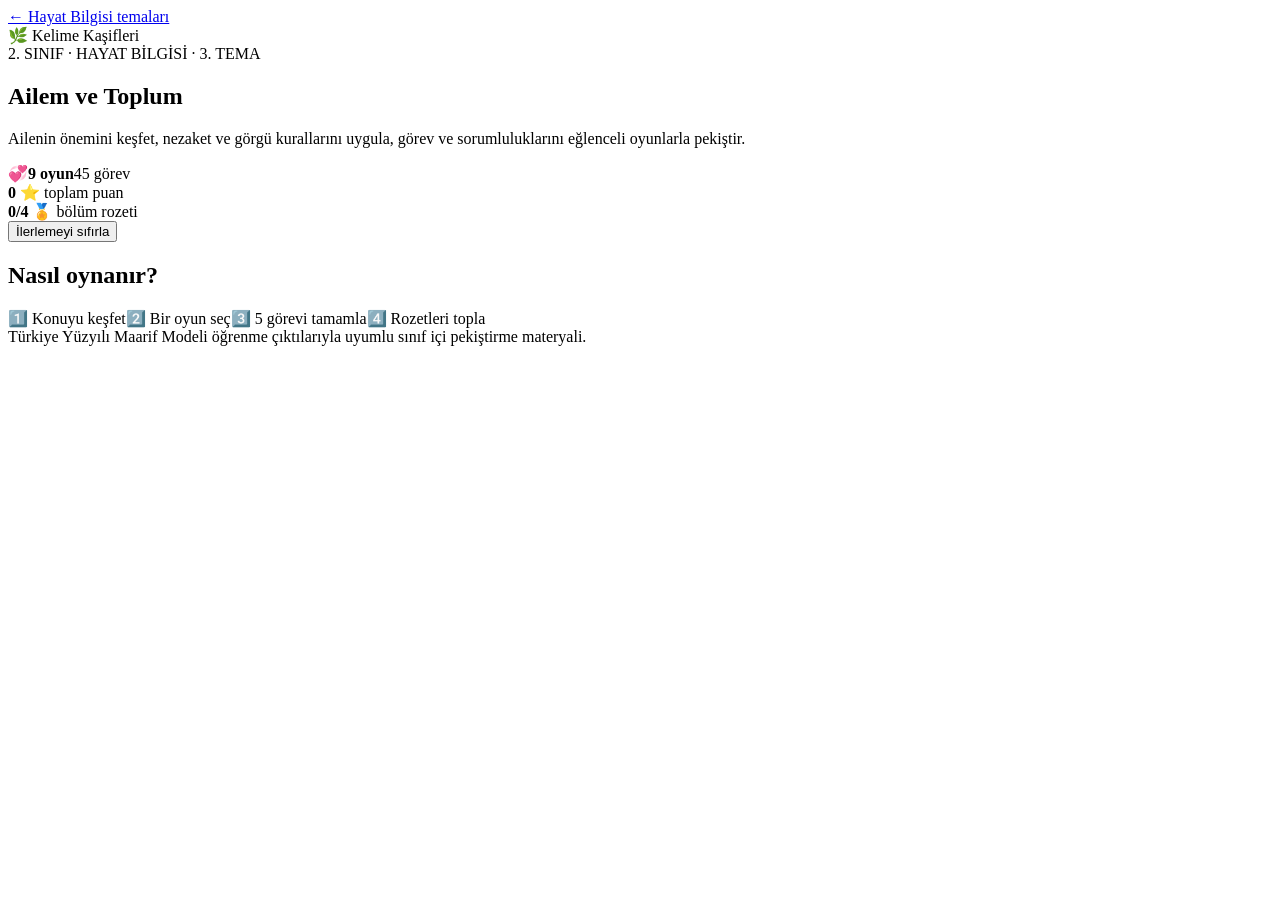
==== index.html @ 5983f6f1 "Ailem ve Toplum oyun sitesini kur" ====
<!doctype html>
<html lang="tr">
<head>
<meta charset="utf-8"><meta name="viewport" content="width=device-width,initial-scale=1">
<meta name="theme-color" content="#0f766e"><meta http-equiv="Cache-Control" content="no-cache, no-store, must-revalidate">
<title>Ailem ve Toplum | Kelime Kaşifleri</title>
<link rel="stylesheet" href="styles.css?v=1">
</head>
<body>
<header class="top"><a class="home" href="https://dilaleylak-svg.github.io/hayat-bilgisi/">← Hayat Bilgisi temaları</a><div class="brand">🌿 Kelime Kaşifleri</div></header>
<main>
<section class="hero">
<div><span class="eyebrow">2. SINIF · HAYAT BİLGİSİ · 3. TEMA</span><h1>Ailem ve Toplum</h1><p>Ailenin önemini keşfet, nezaket ve görgü kurallarını uygula, görev ve sorumluluklarını eğlenceli oyunlarla pekiştir.</p></div>
<div class="hero-badge">💞<b>9 oyun</b><span>45 görev</span></div>
</section>
<section class="progress"><div><b id="stars">0</b> ⭐ toplam puan</div><div><b id="badges">0/4</b> 🏅 bölüm rozeti</div><button id="reset" type="button">İlerlemeyi sıfırla</button></section>
<section class="how"><h2>Nasıl oynanır?</h2><div class="steps"><span>1️⃣ Konuyu keşfet</span><span>2️⃣ Bir oyun seç</span><span>3️⃣ 5 görevi tamamla</span><span>4️⃣ Rozetleri topla</span></div></section>
<section id="worlds" class="worlds"></section>
</main>
<div id="modal" class="modal" hidden><div class="gamebox">
<button id="close" class="close" aria-label="Oyunu kapat">✕</button>
<div id="gameHead"></div><div class="meter"><i id="bar"></i></div>
<div id="question"></div><div id="answers" class="answers"></div><div id="feedback" class="feedback" aria-live="polite"></div>
<button id="next" class="next" hidden>Sonraki görev →</button>
</div></div>
<footer>Türkiye Yüzyılı Maarif Modeli öğrenme çıktılarıyla uyumlu sınıf içi pekiştirme materyali.</footer>
<script src="app.js?v=1"></script>
</body></html>
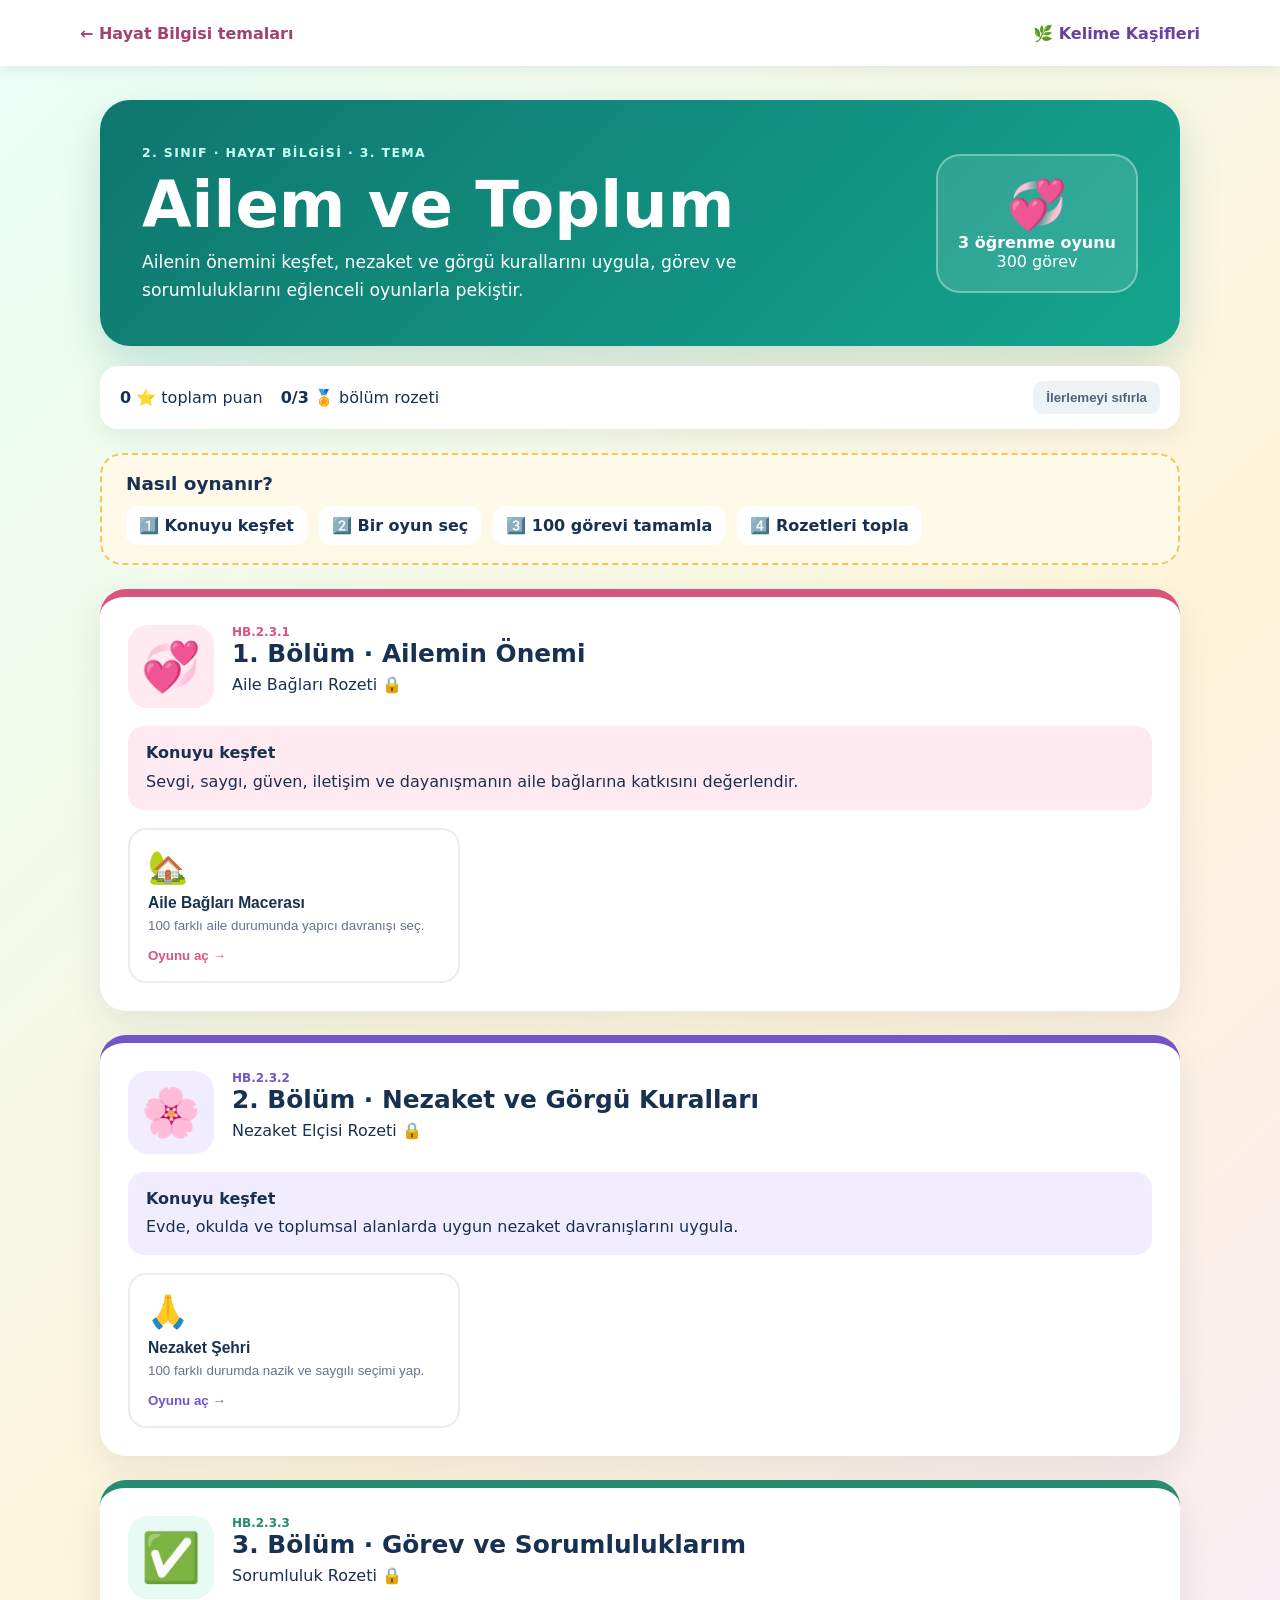
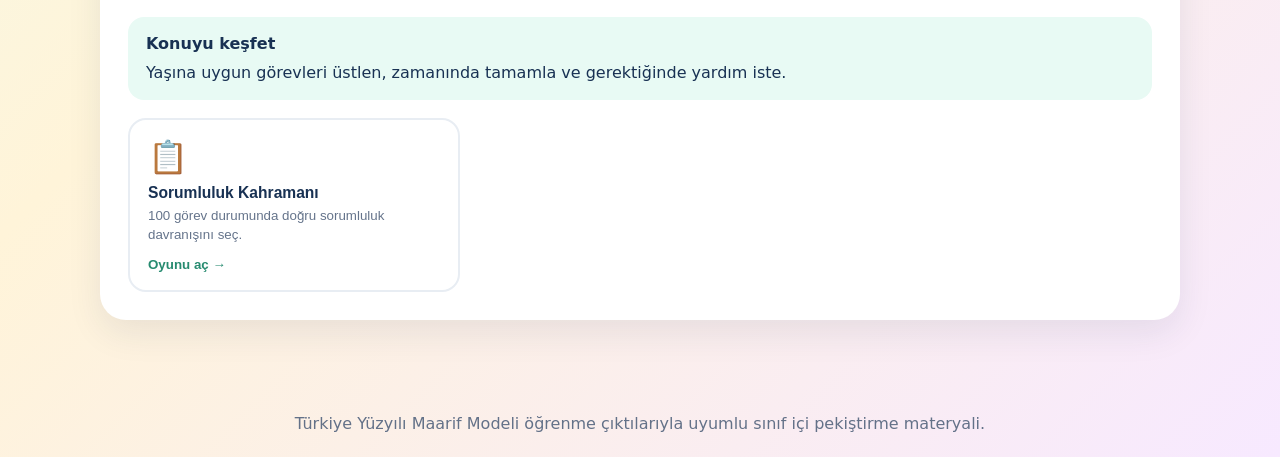
==== commit 400cbead: "Tema sayacını 300 göreve güncelle" ====
--- a/index.html
+++ b/index.html
@@ -11,10 +11,10 @@
 <main>
 <section class="hero">
 <div><span class="eyebrow">2. SINIF · HAYAT BİLGİSİ · 3. TEMA</span><h1>Ailem ve Toplum</h1><p>Ailenin önemini keşfet, nezaket ve görgü kurallarını uygula, görev ve sorumluluklarını eğlenceli oyunlarla pekiştir.</p></div>
-<div class="hero-badge">💞<b>9 oyun</b><span>45 görev</span></div>
+<div class="hero-badge">💞<b>3 öğrenme oyunu</b><span>300 görev</span></div>
 </section>
-<section class="progress"><div><b id="stars">0</b> ⭐ toplam puan</div><div><b id="badges">0/4</b> 🏅 bölüm rozeti</div><button id="reset" type="button">İlerlemeyi sıfırla</button></section>
-<section class="how"><h2>Nasıl oynanır?</h2><div class="steps"><span>1️⃣ Konuyu keşfet</span><span>2️⃣ Bir oyun seç</span><span>3️⃣ 5 görevi tamamla</span><span>4️⃣ Rozetleri topla</span></div></section>
+<section class="progress"><div><b id="stars">0</b> ⭐ toplam puan</div><div><b id="badges">0/3</b> 🏅 bölüm rozeti</div><button id="reset" type="button">İlerlemeyi sıfırla</button></section>
+<section class="how"><h2>Nasıl oynanır?</h2><div class="steps"><span>1️⃣ Konuyu keşfet</span><span>2️⃣ Bir oyun seç</span><span>3️⃣ 100 görevi tamamla</span><span>4️⃣ Rozetleri topla</span></div></section>
 <section id="worlds" class="worlds"></section>
 </main>
 <div id="modal" class="modal" hidden><div class="gamebox">
@@ -24,5 +24,5 @@
 <button id="next" class="next" hidden>Sonraki görev →</button>
 </div></div>
 <footer>Türkiye Yüzyılı Maarif Modeli öğrenme çıktılarıyla uyumlu sınıf içi pekiştirme materyali.</footer>
-<script src="app.js?v=1"></script>
+<script src="app.js?v=100"></script>
 </body></html>
--- a/styles.css
+++ b/styles.css
@@ -0,0 +1 @@
+:root{--ink:#183153;--teal:#a34172;--mint:#ffe5ef;--gold:#f5b942;--paper:#fffdf7;--red:#e85d75}*{box-sizing:border-box}body{margin:0;font-family:Nunito,system-ui,-apple-system,"Segoe UI",sans-serif;color:var(--ink);background:linear-gradient(135deg,#e8fff8,#fff4d9 55%,#f7e9ff);min-height:100vh}.top{height:66px;background:#fff;display:flex;align-items:center;justify-content:space-between;padding:0 max(20px,calc((100% - 1120px)/2));box-shadow:0 2px 14px #163a5f18;position:sticky;top:0;z-index:5}.home{color:var(--teal);font-weight:900;text-decoration:none}.brand{font-weight:900;color:#6842a0}main{max-width:1120px;margin:auto;padding:34px 20px 70px}.hero{display:flex;align-items:center;justify-content:space-between;gap:30px;background:linear-gradient(135deg,#0f766e,#14a58f);color:white;border-radius:30px;padding:42px;box-shadow:0 18px 40px #0f766e33}.eyebrow{font-size:.78rem;font-weight:900;letter-spacing:.11em;color:#c9fff2}.hero h1{font-size:clamp(2rem,5vw,4rem);line-height:1;margin:12px 0}.hero p{max-width:700px;font-size:1.08rem;line-height:1.6;margin:0}.hero-badge{background:#ffffff20;border:2px solid #ffffff55;border-radius:24px;min-width:155px;padding:20px;text-align:center;font-size:3rem}.hero-badge b,.hero-badge span{display:block;font-size:1rem}.progress{margin:20px 0;display:flex;gap:18px;align-items:center;flex-wrap:wrap;background:white;border-radius:18px;padding:15px 20px;box-shadow:0 8px 25px #18315312}.progress div{font-size:1rem}.progress button{margin-left:auto;border:0;background:#edf2f7;color:#526277;border-radius:10px;padding:9px 13px;font-weight:700;cursor:pointer}.how{background:#fff9e9;border:2px dashed #f4c557;border-radius:22px;padding:18px 24px;margin:24px 0}.how h2{margin:0 0 12px;font-size:1.15rem}.steps{display:flex;gap:12px;flex-wrap:wrap}.steps span{background:white;border-radius:12px;padding:10px 13px;font-weight:800}.worlds{display:grid;gap:24px}.world{background:white;border-radius:26px;padding:28px;box-shadow:0 13px 35px #18315316;border-top:8px solid var(--c)}.world-head{display:flex;gap:18px;align-items:flex-start}.world-icon{font-size:3rem;background:var(--soft);border-radius:20px;padding:13px}.world h2{margin:0 0 7px;font-size:1.55rem}.code{font-size:.75rem;color:var(--c);font-weight:900}.intro{background:var(--soft);border-radius:16px;padding:15px 18px;margin:18px 0;line-height:1.55}.intro b{display:block;margin-bottom:4px}.cards{display:grid;grid-template-columns:repeat(3,1fr);gap:14px}.card{border:2px solid #e8edf3;background:#fff;border-radius:18px;padding:18px;text-align:left;cursor:pointer;transition:.2s;color:var(--ink)}.card:hover{transform:translateY(-3px);border-color:var(--c);box-shadow:0 9px 20px #18315315}.card .emoji{font-size:2rem}.card h3{margin:8px 0 5px}.card p{margin:0;color:#65748b;line-height:1.4}.card strong{display:block;color:var(--c);margin-top:12px}.modal{position:fixed;inset:0;background:#10243bd9;z-index:20;display:grid;place-items:center;padding:18px}.modal[hidden]{display:none}.gamebox{background:var(--paper);border-radius:28px;width:min(680px,100%);min-height:470px;padding:30px;position:relative;box-shadow:0 25px 80px #0008}.close{position:absolute;right:18px;top:16px;border:0;background:#edf2f7;width:38px;height:38px;border-radius:50%;font-size:1rem;cursor:pointer}.game-title{font-size:1.35rem;font-weight:950;margin-right:40px}.game-meta{color:#6b7890;margin-top:4px}.meter{height:10px;background:#e8edf3;border-radius:9px;margin:18px 0;overflow:hidden}.meter i{display:block;height:100%;width:0;background:linear-gradient(90deg,#16a085,#f5b942);transition:.3s}.qno{font-weight:900;color:var(--teal);font-size:.85rem}.prompt{font-size:1.35rem;font-weight:900;margin:10px 0}.scene{text-align:center;font-size:2.3rem;background:#f3f8fb;border-radius:16px;padding:15px;margin-bottom:15px;white-space:pre-line}.answers{display:grid;grid-template-columns:1fr 1fr;gap:11px}.answer{border:2px solid #dbe4ec;background:white;border-radius:14px;padding:13px;font-size:1rem;font-weight:750;color:var(--ink);cursor:pointer}.answer:hover{border-color:#14a58f}.answer.good{background:#dcfce7;border-color:#22a45b}.answer.bad{background:#ffe4e8;border-color:#e85d75}.answer:disabled{cursor:default}.feedback{min-height:48px;margin-top:15px;font-weight:800}.next{display:block;margin-left:auto;border:0;border-radius:13px;background:var(--teal);color:#fff;padding:12px 18px;font-weight:900;cursor:pointer}.result{text-align:center;padding:25px 5px}.result .cup{font-size:5rem}.result h2{font-size:2rem;margin:10px}.result p{font-size:1.1rem}.play-again{border:0;border-radius:13px;background:var(--teal);color:white;padding:13px 20px;font-weight:900;cursor:pointer}footer{text-align:center;padding:24px;color:#637188}@media(max-width:760px){.hero{padding:28px;align-items:flex-start}.hero-badge{display:none}.cards{grid-template-columns:1fr}.world{padding:20px}.answers{grid-template-columns:1fr}.progress button{margin-left:0}.gamebox{padding:24px 18px}.top{padding:0 15px}}
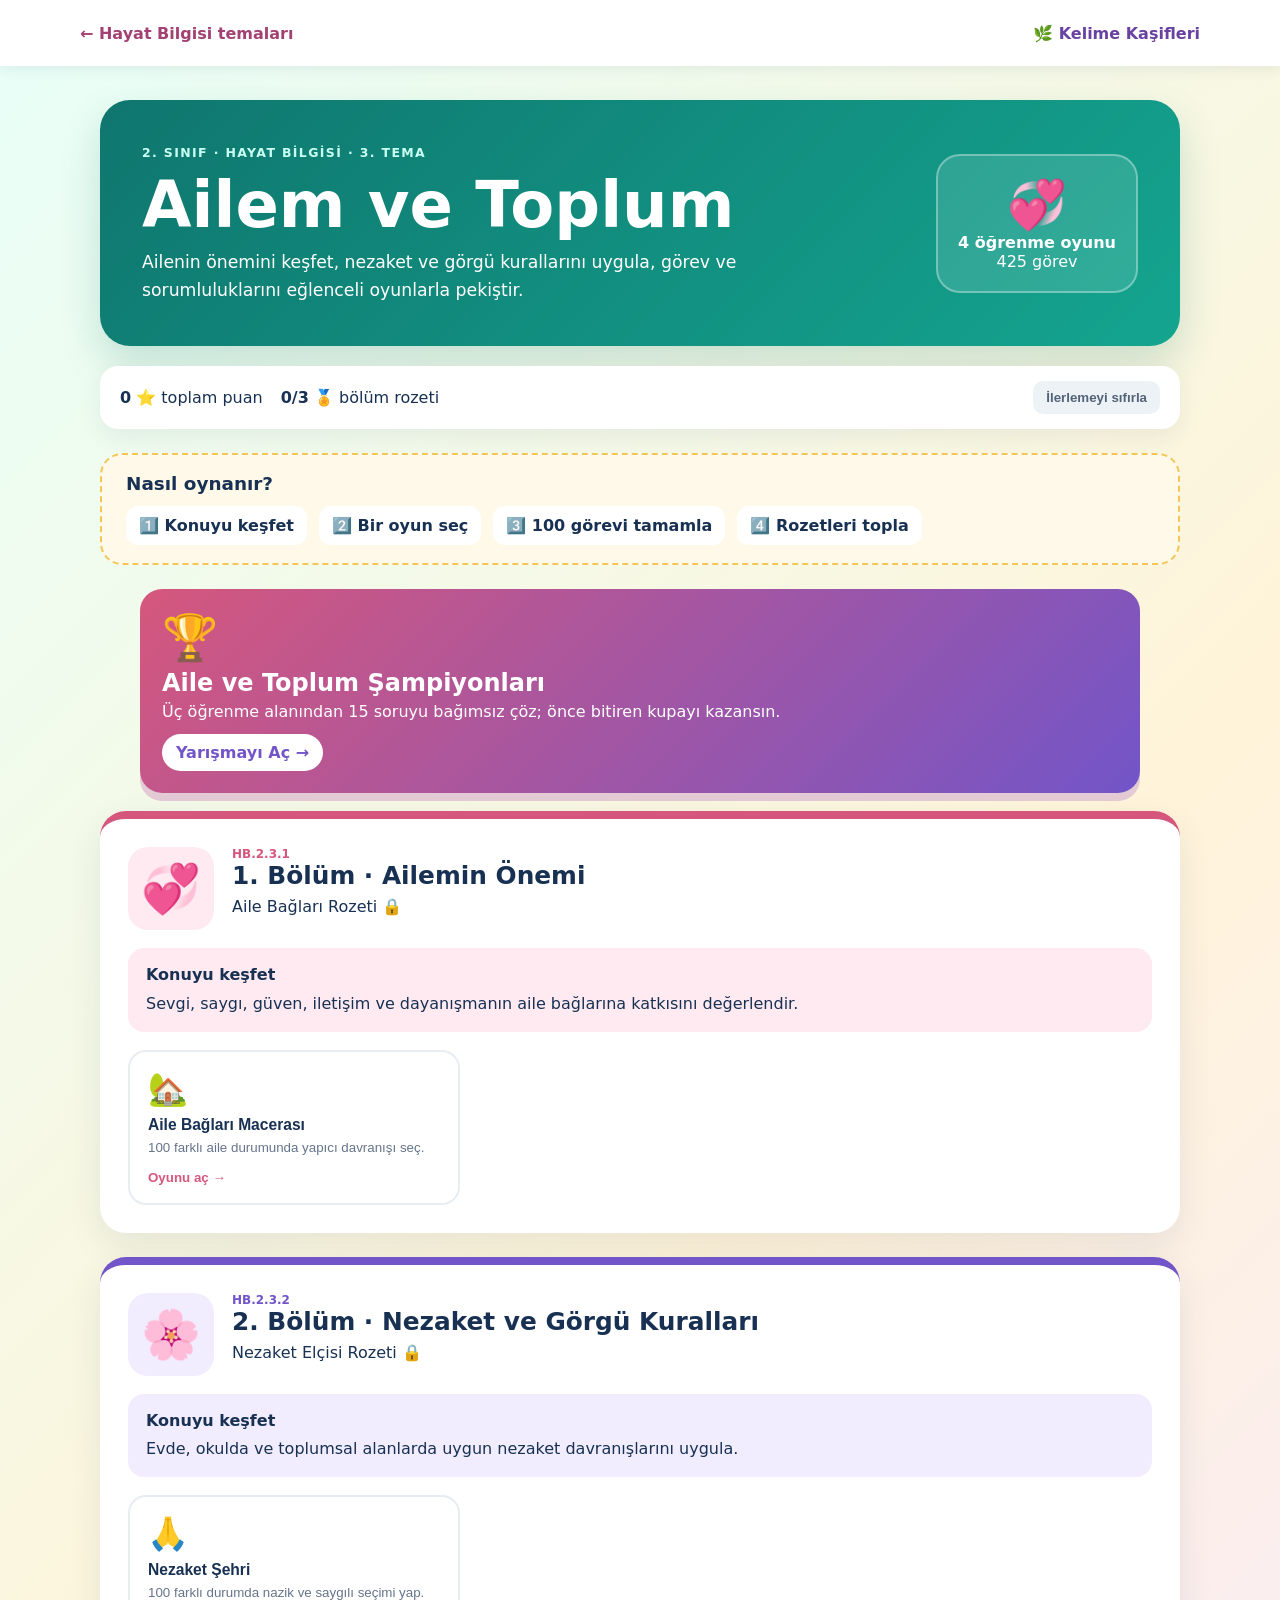
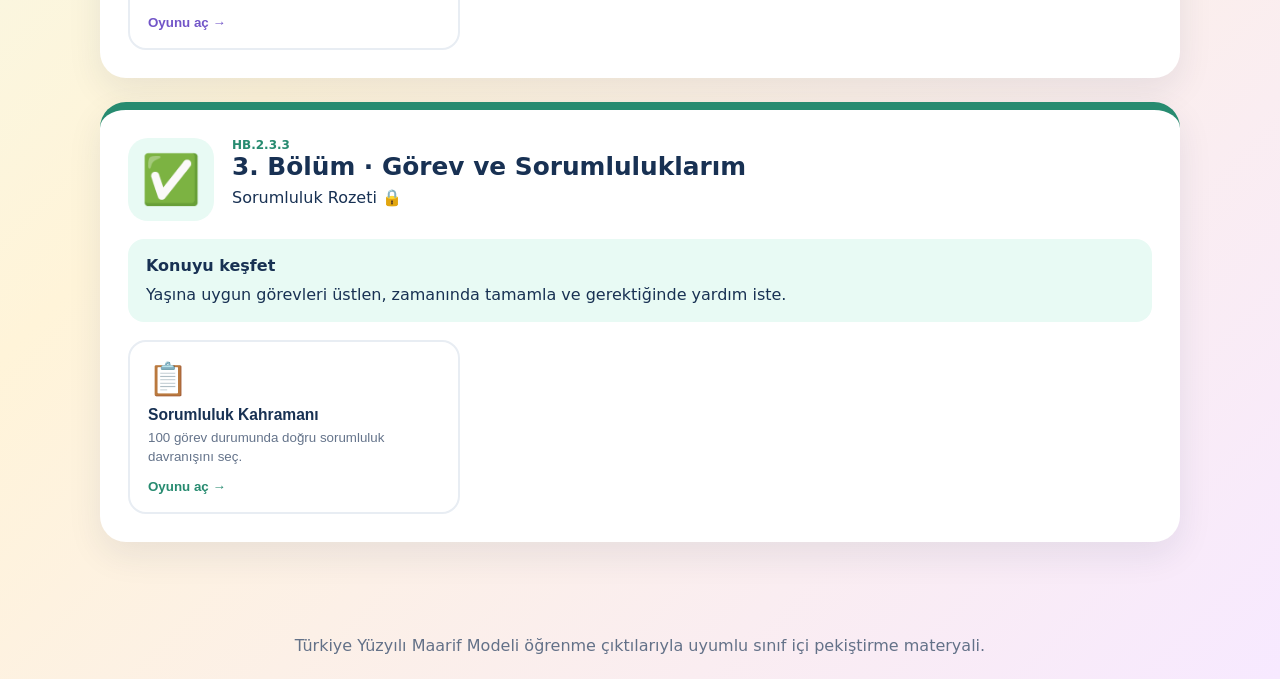
==== commit 47c1f09d: "Ailem ve Toplum tema sayfasına yarışma ekle" ====
--- a/index.html
+++ b/index.html
@@ -11,10 +11,11 @@
 <main>
 <section class="hero">
 <div><span class="eyebrow">2. SINIF · HAYAT BİLGİSİ · 3. TEMA</span><h1>Ailem ve Toplum</h1><p>Ailenin önemini keşfet, nezaket ve görgü kurallarını uygula, görev ve sorumluluklarını eğlenceli oyunlarla pekiştir.</p></div>
-<div class="hero-badge">💞<b>3 öğrenme oyunu</b><span>300 görev</span></div>
+<div class="hero-badge">💞<b>4 öğrenme oyunu</b><span>425 görev</span></div>
 </section>
 <section class="progress"><div><b id="stars">0</b> ⭐ toplam puan</div><div><b id="badges">0/3</b> 🏅 bölüm rozeti</div><button id="reset" type="button">İlerlemeyi sıfırla</button></section>
 <section class="how"><h2>Nasıl oynanır?</h2><div class="steps"><span>1️⃣ Konuyu keşfet</span><span>2️⃣ Bir oyun seç</span><span>3️⃣ 100 görevi tamamla</span><span>4️⃣ Rozetleri topla</span></div></section>
+<section style="margin:18px auto;max-width:1000px"><a href="aile-toplum-yarisi.html?v=1" style="display:block;text-decoration:none;color:#fff;background:linear-gradient(135deg,#d5577d,#7255c8);border-radius:22px;padding:22px;box-shadow:0 8px 0 #e3cad5"><div style="font-size:45px">🏆</div><h2 style="margin:5px 0">Aile ve Toplum Şampiyonları</h2><p style="margin:5px 0 13px">Üç öğrenme alanından 15 soruyu bağımsız çöz; önce bitiren kupayı kazansın.</p><strong style="display:inline-block;background:#fff;color:#7255c8;border-radius:99px;padding:9px 14px">Yarışmayı Aç →</strong></a></section>
 <section id="worlds" class="worlds"></section>
 </main>
 <div id="modal" class="modal" hidden><div class="gamebox">
@@ -24,5 +25,5 @@
 <button id="next" class="next" hidden>Sonraki görev →</button>
 </div></div>
 <footer>Türkiye Yüzyılı Maarif Modeli öğrenme çıktılarıyla uyumlu sınıf içi pekiştirme materyali.</footer>
-<script src="app.js?v=100"></script>
+<script src="app.js?v=101"></script>
 </body></html>
